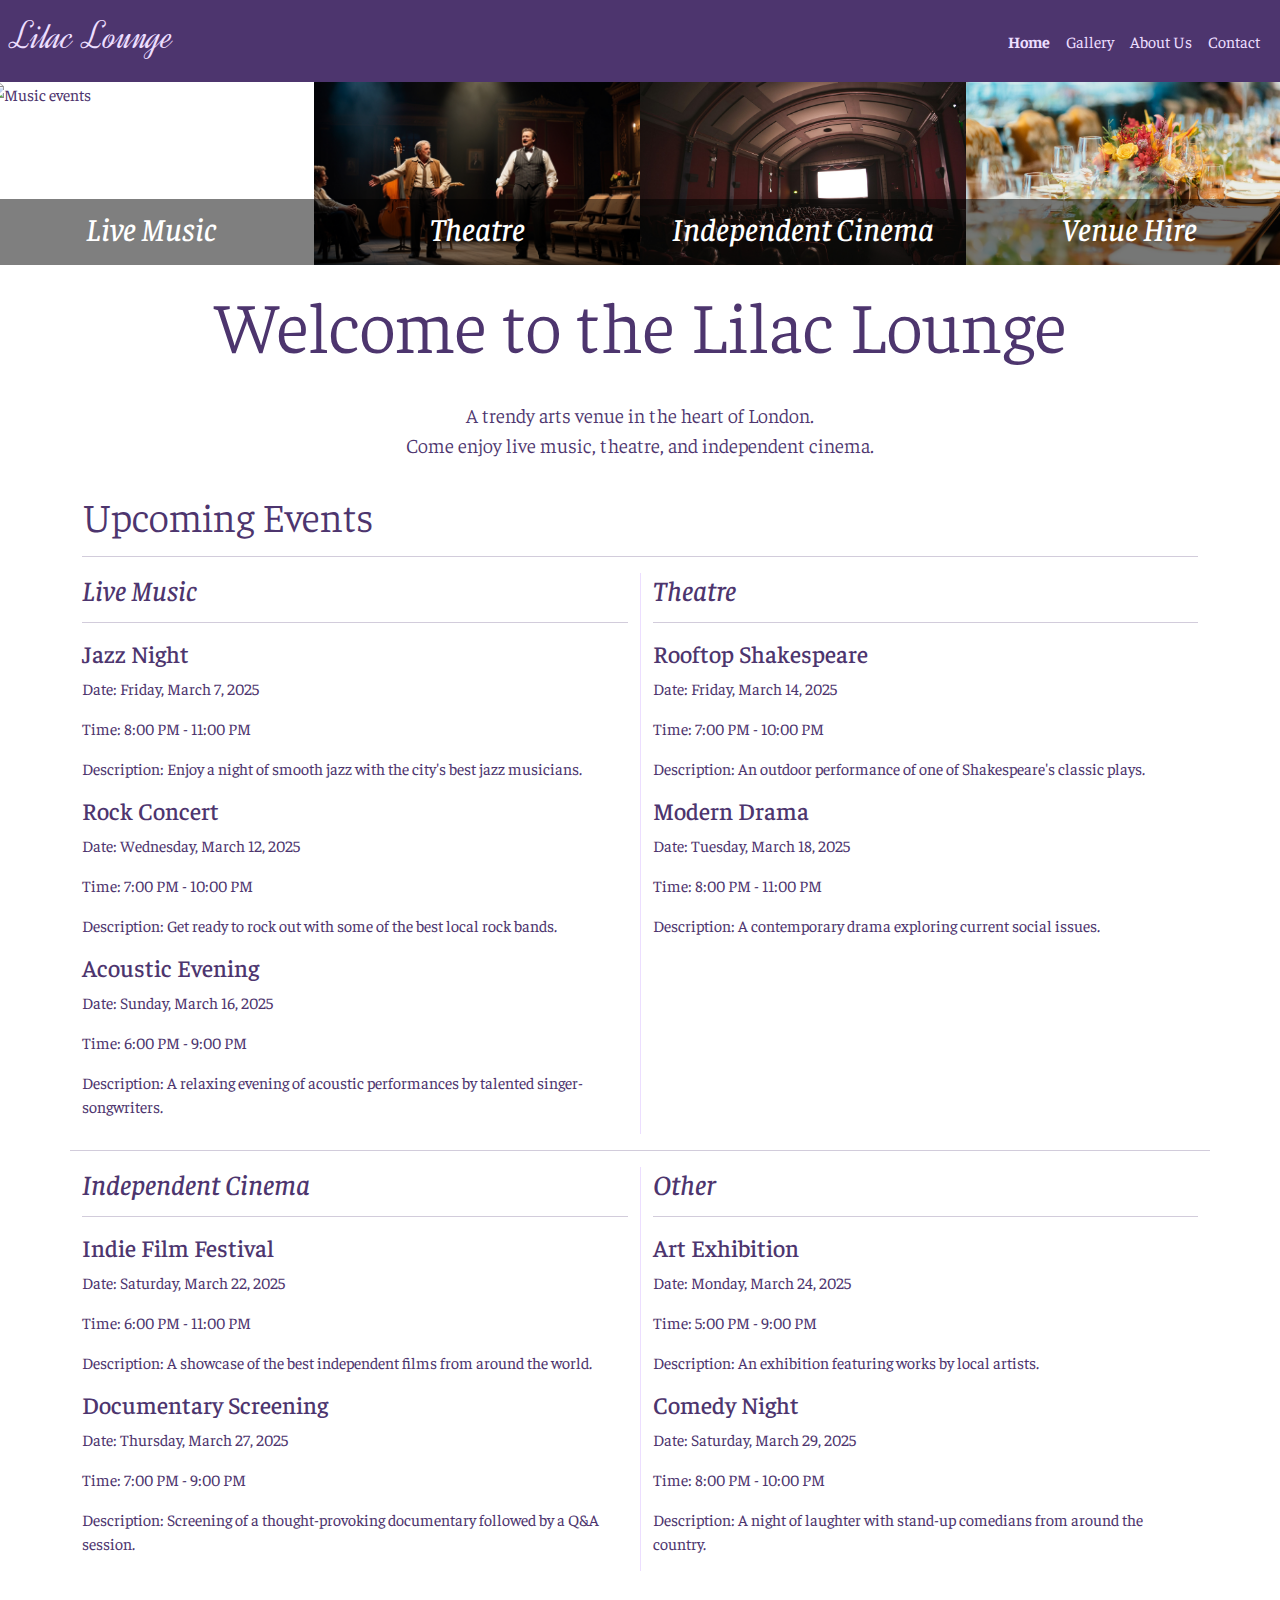
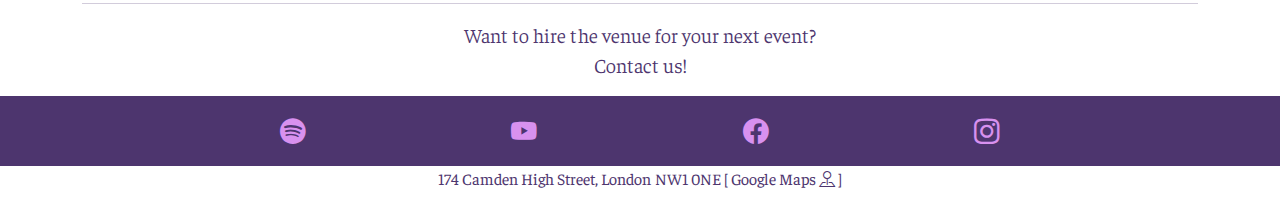
==== index.html @ d39e37a6 "feat: move cta to bottom" ====
<!DOCTYPE html>
<html lang="en">

<head>
    <meta charset="UTF-8" />
    <meta name="viewport" content="width=device-width, initial-scale=1.0" />

    <!-- link bootstrap -->
    <link href="https://cdn.jsdelivr.net/npm/bootstrap@5.3.3/dist/css/bootstrap.min.css" rel="stylesheet"
        integrity="sha384-QWTKZyjpPEjISv5WaRU9OFeRpok6YctnYmDr5pNlyT2bRjXh0JMhjY6hW+ALEwIH" crossorigin="anonymous" />
    <!-- link bootstrap icons-->
    <link rel="stylesheet" href="https://cdn.jsdelivr.net/npm/bootstrap-icons@1.11.3/font/bootstrap-icons.min.css" />

    <!-- Meta tags for search engines -->
    <meta name="description"
        content="Lilac Lounge is a trendy arts venue in the heart of London. Hire out our venue for your next event or check out our events calendar." />
    <meta name="keywords" content="Lilac Lounge, live events, music, gigs, London, venue" />

    <!-- custom styles-->
    <link rel="stylesheet" href="assets/css/style.css" />

    <!-- favicon.io favicons-->
    <link rel="apple-touch-icon" sizes="180x180" href="assets/favicon/apple-touch-icon.png" />
    <link rel="icon" type="image/png" sizes="32x32" href="assets/favicon/favicon-32x32.png" />
    <link rel="icon" type="image/png" sizes="16x16" href="assets/favicon/favicon-16x16.png" />
    <link rel="manifest" href="site.webmanifest" />

    <title>Welcome to the Lilac Lounge</title>
</head>

<body>
    <header class="sticky-top">
        <nav class="navbar navbar-expand-sm">
            <div class="container-fluid">
                <a class="navbar-brand" href="index.html">
                    <h1 id="logo">Lilac Lounge</h1>
                </a>

                <!-- Navbar -->
                <button id="nav-toggle" class="navbar-toggler" type="button" data-bs-toggle="collapse"
                    data-bs-target="#navbarSupportedContent" aria-controls="navbarSupportedContent"
                    aria-expanded="false" aria-label="Toggle navigation">
                    <span class="navbar-toggler-icon"></span>
                </button>
                <div class="collapse navbar-collapse" id="navbarSupportedContent">
                    <div id="menu" class="navbar-nav ms-auto">
                        <a class="nav-link active" aria-current="page" href="#">Home</a>
                        <a class="nav-link" href="gallery.html">Gallery</a>
                        <a class="nav-link" href="#">About Us</a>
                        <a class="nav-link" href="#">Contact</a>
                    </div>
                </div>
            </div>
        </nav>
    </header>

    <main>
        <section id="hero" class="container-fluid p-0">
            <div>
                <!-- Hero Carousel for mobile view -->
                <div id="heroCarousel" class="carousel slide carousel-fade d-md-none" data-bs-ride="carousel"
                    data-bs-interval="4500">
                    <div class="carousel-indicators">
                        <button type="button" data-bs-target="#heroCarousel" data-bs-slide-to="0" class="active"
                            aria-current="true" aria-label="Slide 1"></button>
                        <button type="button" data-bs-target="#heroCarousel" data-bs-slide-to="1"
                            aria-label="Slide 2"></button>
                        <button type="button" data-bs-target="#heroCarousel" data-bs-slide-to="2"
                            aria-label="Slide 3"></button>
                        <button type="button" data-bs-target="#heroCarousel" data-bs-slide-to="3"
                            aria-label="Slide 4"></button>
                    </div>
                    <div class="carousel-inner">
                        <div class="carousel-item active">
                            <div class="carousel-image-wrapper">
                                <img src="assets/hero/music.jpg" class="d-block w-100" alt="Music events" />
                                <div class="carousel-caption">
                                    <h2>Live Music</h2>
                                </div>
                            </div>
                        </div>
                        <div class="carousel-item">
                            <div class="carousel-image-wrapper">
                                <img src="assets/hero/theatre.jpg" class="d-block w-100" alt="Theatre events" />
                                <div class="carousel-caption">
                                    <h2>Theatre</h2>
                                </div>
                            </div>
                        </div>
                        <div class="carousel-item">
                            <div class="carousel-image-wrapper">
                                <img src="assets/hero/indie-cinema.jpg" class="d-block w-100"
                                    alt="Independent Cinema" />
                                <div class="carousel-caption">
                                    <h2>Independent Cinema</h2>
                                </div>
                            </div>
                        </div>
                        <div class="carousel-item">
                            <div class="carousel-image-wrapper">
                                <img src="assets/hero/venuehire.jpg" class="d-block w-100" alt="Venue Hire" />
                                <div class="carousel-caption">
                                    <h2>Venue Hire</h2>
                                </div>
                            </div>
                        </div>
                    </div>
                </div>

                <!-- Hero images for medium and larger screens -->
                <div id="heroRows" class="row">
                    <div class="col-md-6 col-lg-3 d-none d-md-block">
                        <div class="hero-image-wrapper">
                            <img src="assets/hero/music.jpg" class="w-100" alt="Music events" />
                            <div class="hero-caption">
                                <h2>Live Music</h2>
                            </div>
                        </div>
                    </div>
                    <div class="col-md-6 col-lg-3 d-none d-md-block">
                        <div class="hero-image-wrapper">
                            <img src="assets/hero/theatre.jpg" class="w-100" alt="Theatre events" />
                            <div class="hero-caption">
                                <h2>Theatre</h2>
                            </div>
                        </div>
                    </div>
                    <div class="col-md-6 col-lg-3 d-none d-md-block">
                        <div class="hero-image-wrapper">
                            <img src="assets/hero/indie-cinema.jpg" class="w-100" alt="Independent cinema" />
                            <div class="hero-caption">
                                <h2>Independent Cinema</h2>
                            </div>
                        </div>
                    </div>
                    <div class="col-md-6 col-lg-3 d-none d-md-block">
                        <div class="hero-image-wrapper">
                            <img src="assets/hero/venuehire.jpg" class="w-100" alt="Venue hire" />
                            <div class="hero-caption">
                                <h2>Venue Hire</h2>
                            </div>
                        </div>
                    </div>
                </div>
            </div>
        </section>

        <!-- Main content starts here -->
        <section id="intro" class="container text-center">
            <h2 class="display-2">Welcome to the Lilac&nbsp;Lounge</h2>
            <p class="lead">
                A trendy arts venue in the heart of London.<br />
                Come enjoy live music, theatre, and independent cinema.<br />
            </p>
        </section>

        <section id="events" class="container">
            <h2 class="display-6 mb-3">Upcoming Events</h2>
            <hr>
            <div class="row">
                <section id="music" class="col-12 col-md-6">
                    <h3 class="event-heading">Live Music</h3>
                    <hr>
                    <article class="event">
                        <h4>Jazz Night</h4>
                        <p>Date: Friday, March 7, 2025</p>
                        <p>Time: 8:00 PM - 11:00 PM</p>
                        <p>Description: Enjoy a night of smooth jazz with the city's best jazz musicians.</p>
                    </article>
                    <article class="event">
                        <h4>Rock Concert</h4>
                        <p>Date: Wednesday, March 12, 2025</p>
                        <p>Time: 7:00 PM - 10:00 PM</p>
                        <p>Description: Get ready to rock out with some of the best local rock bands.</p>
                    </article>
                    <article class="event">
                        <h4>Acoustic Evening</h4>
                        <p>Date: Sunday, March 16, 2025</p>
                        <p>Time: 6:00 PM - 9:00 PM</p>
                        <p>Description: A relaxing evening of acoustic performances by talented singer-songwriters.</p>
                    </article>
                </section>

                <hr class="d-sm-block d-md-none" />

                <section id="theatre" class="col-12 col-md-6">
                    <h3 class="event-heading">Theatre</h3>
                    <hr>
                    <article class="event">
                        <h4>Rooftop Shakespeare</h4>
                        <p>Date: Friday, March 14, 2025</p>
                        <p>Time: 7:00 PM - 10:00 PM</p>
                        <p>Description: An outdoor performance of one of Shakespeare's classic plays.</p>
                    </article>
                    <article class="event">
                        <h4>Modern Drama</h4>
                        <p>Date: Tuesday, March 18, 2025</p>
                        <p>Time: 8:00 PM - 11:00 PM</p>
                        <p>Description: A contemporary drama exploring current social issues.</p>
                    </article>
                </section>

                <hr>

                <section id="cinema" class="col-12 col-md-6">
                    <h3 class="event-heading">Independent Cinema</h3>
                    <hr>
                    <article class="event">
                        <h4>Indie Film Festival</h4>
                        <p>Date: Saturday, March 22, 2025</p>
                        <p>Time: 6:00 PM - 11:00 PM</p>
                        <p>Description: A showcase of the best independent films from around the world.</p>
                    </article>
                    <article class="event">
                        <h4>Documentary Screening</h4>
                        <p>Date: Thursday, March 27, 2025</p>
                        <p>Time: 7:00 PM - 9:00 PM</p>
                        <p>Description: Screening of a thought-provoking documentary followed by a Q&A session.</p>
                    </article>
                </section>

                <hr class="d-sm-block d-md-none" />

                <section id="other" class="col-12 col-md-6">
                    <h3 class="event-heading">Other</h3>
                    <hr>
                    <article class="event">
                        <h4>Art Exhibition</h4>
                        <p>Date: Monday, March 24, 2025</p>
                        <p>Time: 5:00 PM - 9:00 PM</p>
                        <p>Description: An exhibition featuring works by local artists.</p>
                    </article>
                    <article class="event">
                        <h4>Comedy Night</h4>
                        <p>Date: Saturday, March 29, 2025</p>
                        <p>Time: 8:00 PM - 10:00 PM</p>
                        <p>Description: A night of laughter with stand-up comedians from around the country.</p>
                    </article>
                </section>
            </div>
        </section>

        <section id="cta" class="container text-center">
            <hr />
            <p class="lead">
                Want to hire the venue for your next event?<br />Contact us!
            </p>
        </section>
    </main>

    <footer class="text-center">
        <section id="main-footer" class="container pt-3">
            <ul id="social-networks" class="list-inline d-flex justify-content-evenly">
                <!-- Good practice to use rel="noopener" -->
                <li class="list-inline-item">
                    <a href="https://open.spotify.com/playlist/37i9dQZF1DX9RwfGbeGQwP" target="_blank" rel="noopener"
                        aria-label="Check out our playlist on Spotify! (opens in a new tab)">
                        <i class="bi bi-spotify"></i></a>
                </li>
                <li class="list-inline-item">
                    <a href="https://www.youtube.com/" target="_blank" rel="noopener"
                        aria-label="Visit our YouTube page (opens in a new tab)">
                        <i class="bi bi-youtube"></i></a>
                </li>
                <li class="list-inline-item">
                    <a href="https://www.facebook.com/" target="_blank" rel="noopener"
                        aria-label="Follow us on Facebook (opens in a new tab)">
                        <i class="bi bi-facebook"></i></a>
                </li>
                <li class="list-inline-item">
                    <a href="https://www.instagram.com/" target="_blank" rel="noopener"
                        aria-label="Visit our Instagram page (opens in a new tab)">
                        <i class="bi bi-instagram"></i></a>
                </li>
            </ul>
        </section>
        <section id="address" class="container-fluid d-flex flex-column flex-md-row justify-content-center">
            <span id="address-line-1" class="me-md-1">174 Camden High Street, London</span>
            <span id="address-line-2">NW1 0NE
                <a href="https://maps.app.goo.gl/GVCMe2As3JGmSCVc9" target="_blank" rel="noopener"
                    aria-label="See where we are using Google Maps (opens in a new tab)">[ Google Maps <i
                        class="bi bi-pin-map"></i> ]</a></span>
        </section>
    </footer>

    <!-- bootstrap script -->
    <script src="https://cdn.jsdelivr.net/npm/bootstrap@5.3.3/dist/js/bootstrap.bundle.min.js"
        integrity="sha384-YvpcrYf0tY3lHB60NNkmXc5s9fDVZLESaAA55NDzOxhy9GkcIdslK1eN7N6jIeHz"
        crossorigin="anonymous"></script>
</body>

</html>
---- assets/css/style.css ----
/* Import Dynalight and Faustina fonts from Google Fonts */
@import url("https://fonts.googleapis.com/css2?family=Dynalight&family=Faustina:ital,wght@0,300..800;1,300..800&display=fallback");

/* Colour palette: 
    Bright Lilac color: #D891EF;
    Dark Slate Blue color: #4D356E; 
    White Violet color: #ECDEFF;
    Mauve color: #D8BDFF;
    White color: #FFFFFF;
*/

body {
    font-family: "Faustina", serif;
}

#logo {
    font-family: "Dynalight", serif;
    color: #ecdeff;
    font-size: 200%;

    /* Prevent text selection of logo text */
    user-select: none;
}

/* Navbar links */

.navbar {
    background-color: #4d356e;
}

#menu a {
    color: #ecdeff;
}

#menu a:hover {
    color: #ffffff;
}

#menu a.active {
    font-weight: bold;
}

#nav-toggle {
    color: #d8bdff;
}

#nav-toggle.navbar-toggler {
    border-color: #d891ef;
}

/* Customise toggler icon color: stroke set to site violet colour #D891EF rgb values (216, 145, 239) */
#nav-toggle.navbar-toggler .navbar-toggler-icon {
    background-image: url("data:image/svg+xml,%3csvg xmlns='http://www.w3.org/2000/svg' viewBox='0 0 30 30'%3e%3cpath stroke='rgba%28216, 145, 239, 0.75%29' stroke-linecap='round' stroke-miterlimit='10' stroke-width='4' d='M4 7h22M4 15h22M4 23h22'/%3e%3c/svg%3e");
}

/* Main content */

main {
    color: #4d356e;
    margin-bottom: 1em;
}

/* Hero */

/* 16:9 aspect ratio (9 / 16 * 100) */
.carousel-image-wrapper {
    position: relative;
    width: 100%;
    padding-top: 56.25%;
    overflow: hidden;
}

.carousel-image-wrapper img {
    position: absolute;
    top: 0;
    left: 0;
    width: 100%;
    height: 100%;
    object-fit: cover;
}

#heroRows>div {
    padding: 0;
}

.hero-image-wrapper {
    position: relative;
    width: 100%;
    padding-top: 56.25%;
    /* 16:9 aspect ratio (9 / 16 * 100) */
    overflow: hidden;
}

.hero-image-wrapper img {
    position: absolute;
    top: 0;
    left: 0;
    width: 100%;
    height: 100%;
    object-fit: cover;
}

.hero-caption,
.carousel-caption>h2 {
    position: absolute;
    bottom: 0;
    left: 0;
    width: 100%;
    background: rgba(0, 0, 0, 0.5);
    /* Semi-transparent background */
    color: #fff;
    text-align: center;
    padding: 10px;
    font-style: italic;
}

#intro {
    margin-top: 1em;
    margin-bottom: 2em;
}

#intro>h2 {
    margin-bottom: 2rem;
}

hr {
    border-top: 1px solid #4d356e;
}

#music,
#theatre,
#cinema,
#other {
    margin-bottom: 1em;
}

.event-heading {
    font-style: italic;
}

/* Gallery page */

/* 4:3 aspect ratio (3 / 4 * 100) */
.landscape-image-wrapper {
    position: relative;
    width: 100%;
    padding-top: 75%;
    overflow: hidden;
}

.landscape-image-wrapper img {
    position: absolute;
    top: 0;
    left: 0;
    width: 100%;
    height: 100%;
    object-fit: cover;
}


/* Footer */
footer {
    background-color: #4d356e;
    color: #ecdeff;
    margin-bottom: 1em;
}

#social-networks i {
    font-size: 160%;
    color: #d891ef;
}

#social-networks i:hover {
    color: #ecdeff;
}

#address {
    background-color: #ffffff;
    color: #4d356e;
}

#address a {
    color: #4d356e;
    text-decoration: none;
}

#address a:hover {
    color: #d891ef;
    text-decoration: underline;
}

/* Styles for screens of medium size and larger */
@media screen and (min-width: 768px) {

    /* Add left border to visually separate sections */
    #theatre,
    #other {
        border-left: 1px solid #ecdeff;
    }
}
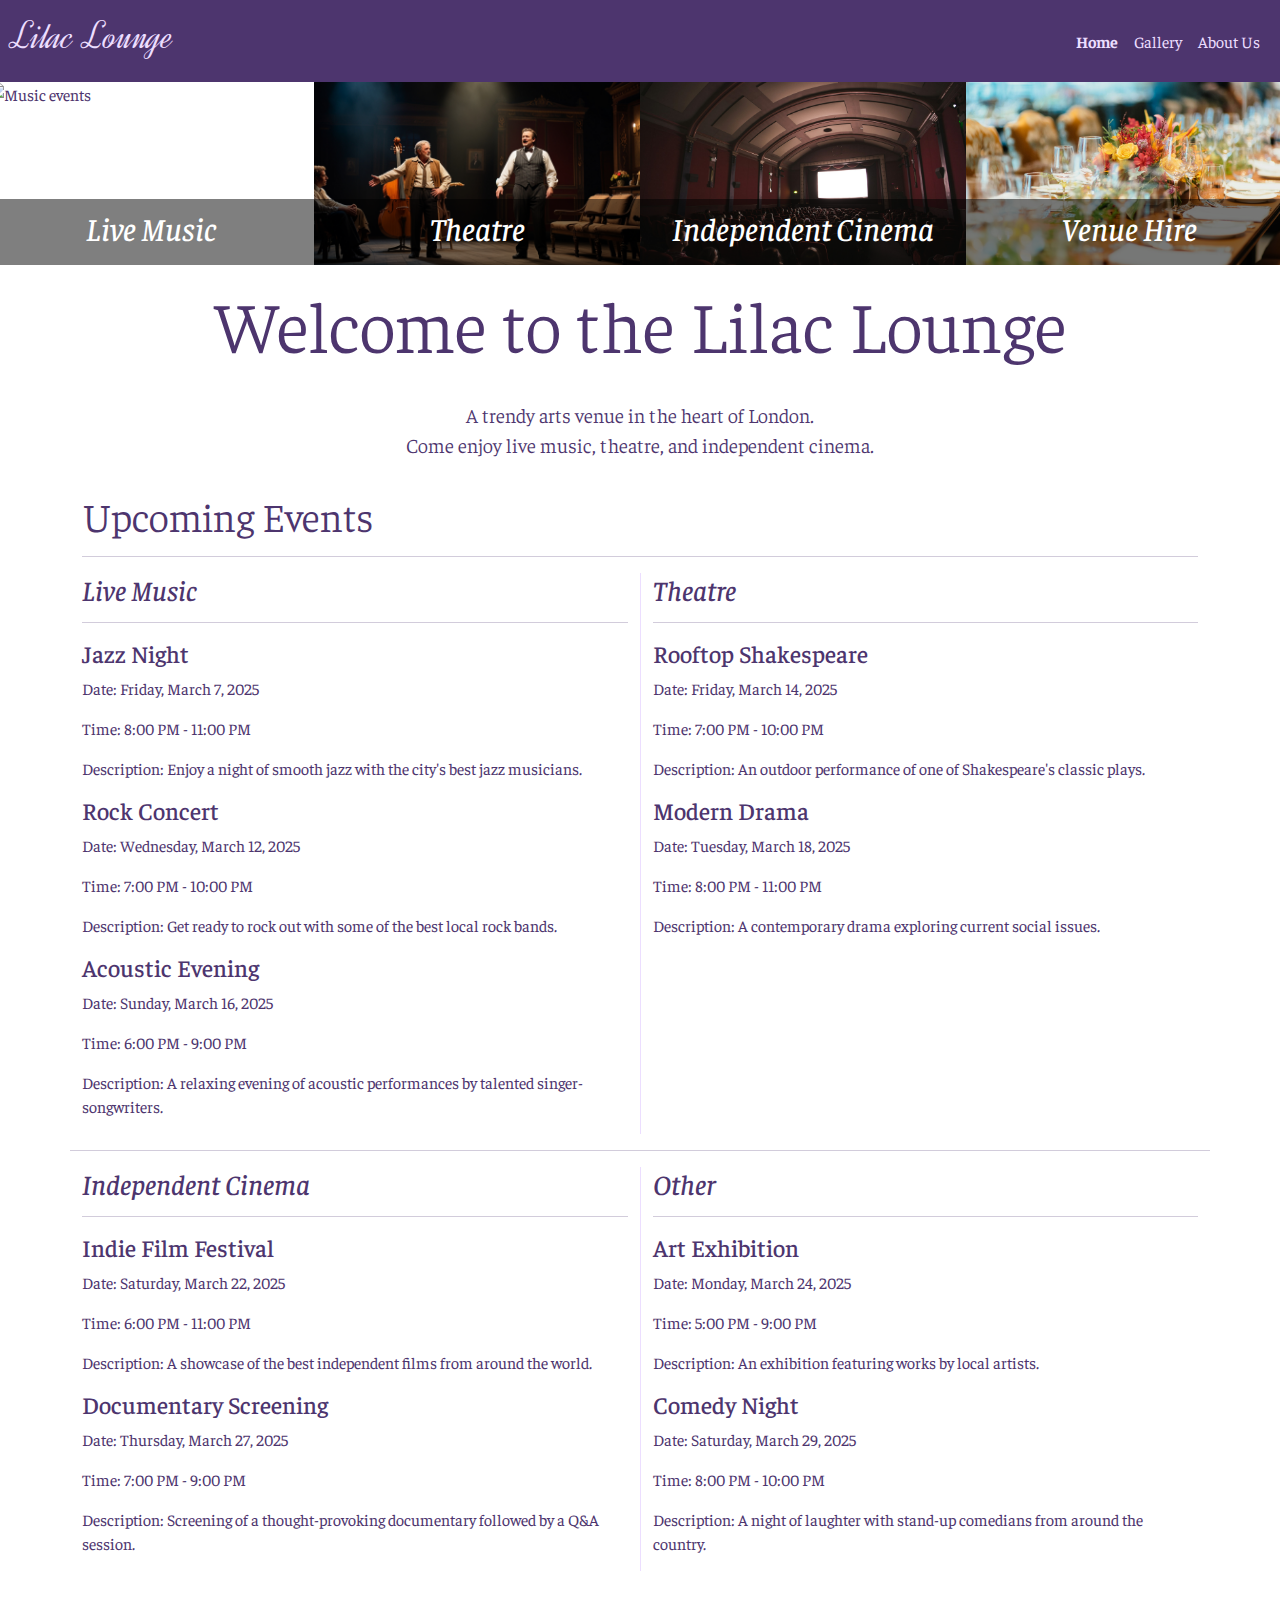
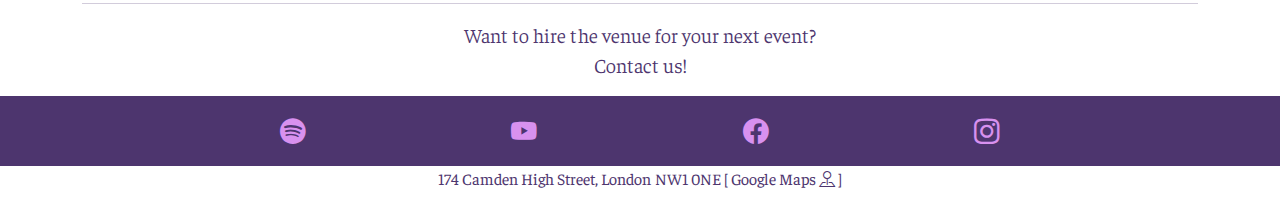
==== commit 7e376d77: "feat: combine contact form and About Us page" ====
--- a/index.html
+++ b/index.html
@@ -47,7 +47,6 @@
                         <a class="nav-link active" aria-current="page" href="#">Home</a>
                         <a class="nav-link" href="gallery.html">Gallery</a>
                         <a class="nav-link" href="#">About Us</a>
-                        <a class="nav-link" href="#">Contact</a>
                     </div>
                 </div>
             </div>
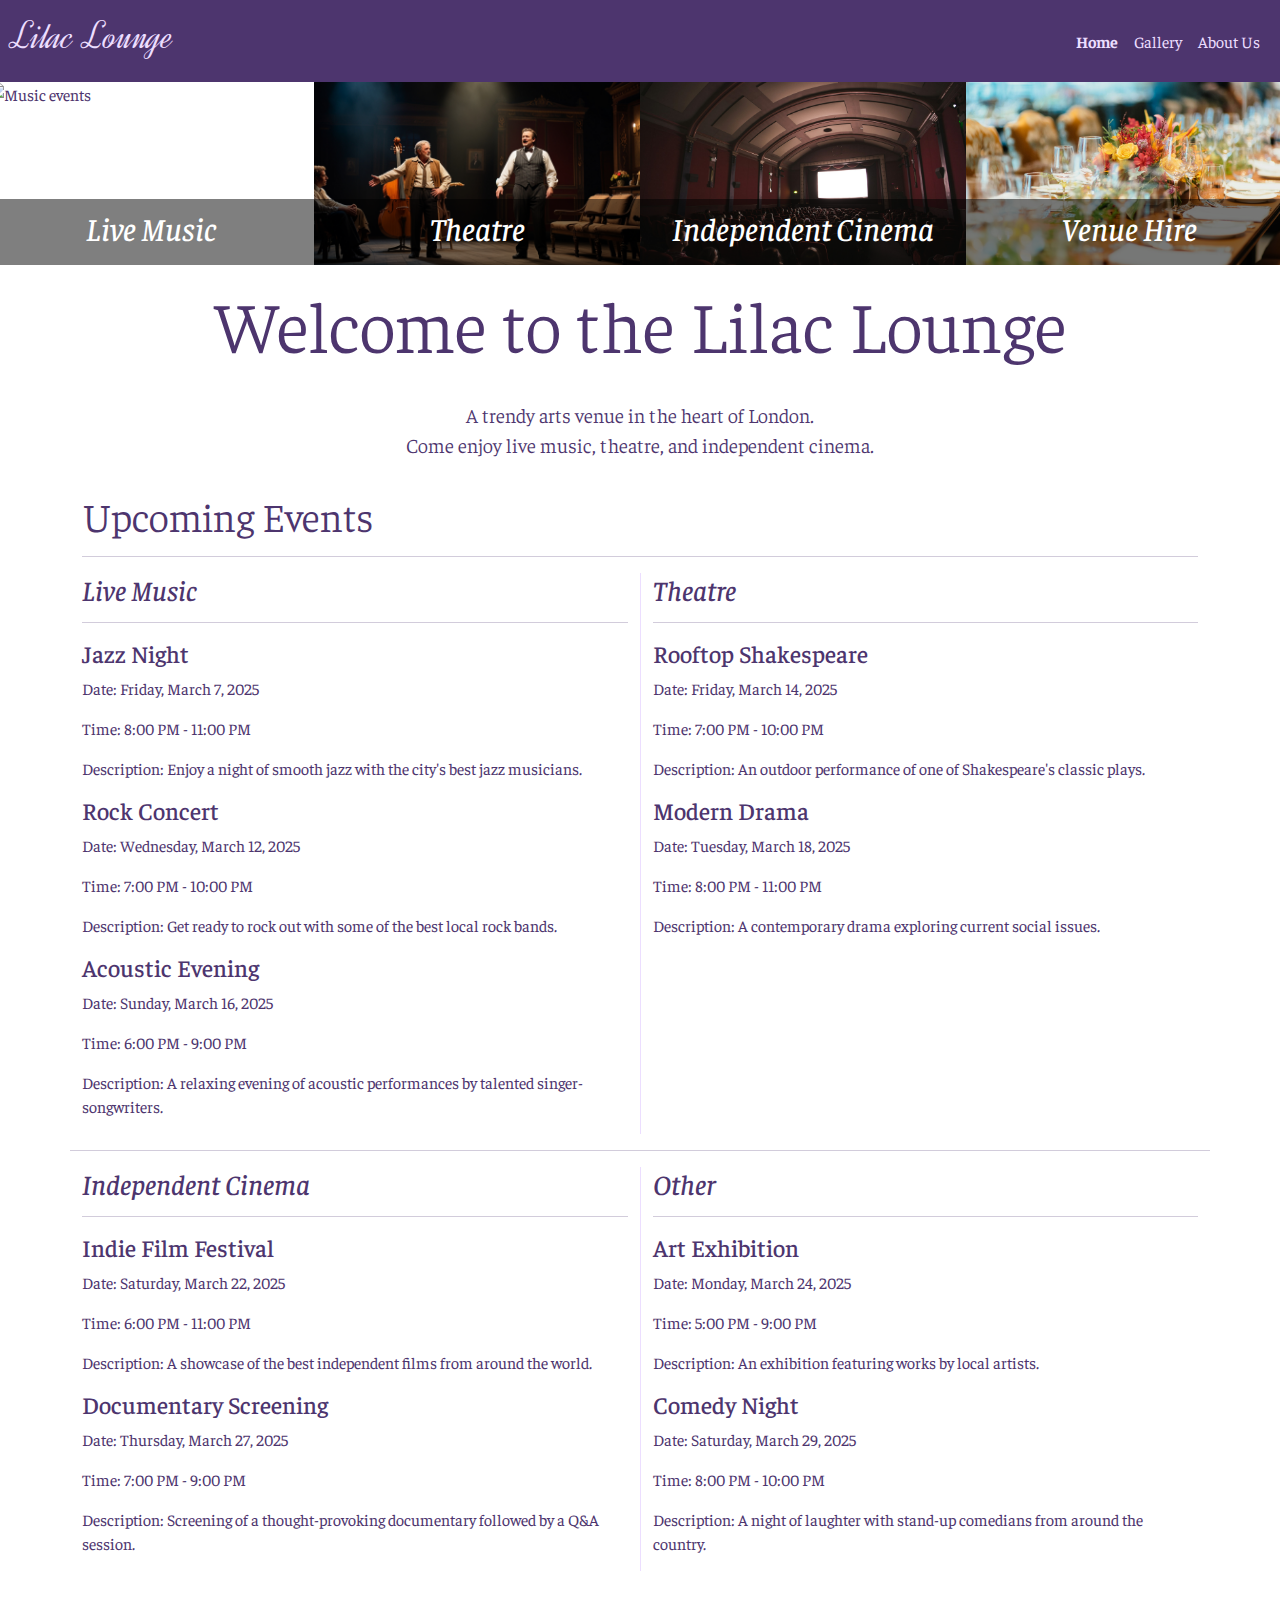
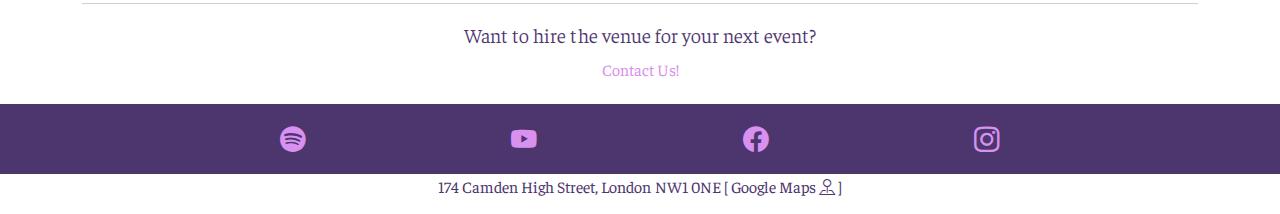
==== commit b4c21c39: "feat: add contact form modal to index.html" ====
--- a/index.html
+++ b/index.html
@@ -29,6 +29,17 @@
 </head>
 
 <body>
+    <div class="modal fade" id="contact" tabindex="-1" aria-labelledby="formTitle" aria-hidden="true">
+        <div class="modal-dialog modal-dialog-centered">
+            <div class="modal-content">
+                <div class="modal-header">
+                    <button type="button" class="btn-close" data-bs-dismiss="modal" aria-label="Close"></button>
+                </div>
+                <div id="contactForm" class="modal-body"></div>
+            </div>
+        </div>
+    </div>
+
     <header class="sticky-top">
         <nav class="navbar navbar-expand-sm">
             <div class="container-fluid">
@@ -37,7 +48,7 @@
                 </a>
 
                 <!-- Navbar -->
-                <button id="nav-toggle" class="navbar-toggler" type="button" data-bs-toggle="collapse"
+                <button id="navToggle" class="navbar-toggler" type="button" data-bs-toggle="collapse"
                     data-bs-target="#navbarSupportedContent" aria-controls="navbarSupportedContent"
                     aria-expanded="false" aria-label="Toggle navigation">
                     <span class="navbar-toggler-icon"></span>
@@ -46,7 +57,7 @@
                     <div id="menu" class="navbar-nav ms-auto">
                         <a class="nav-link active" aria-current="page" href="#">Home</a>
                         <a class="nav-link" href="gallery.html">Gallery</a>
-                        <a class="nav-link" href="#">About Us</a>
+                        <a class="nav-link" href="about.html">About Us</a>
                     </div>
                 </div>
             </div>
@@ -149,7 +160,7 @@
             <h2 class="display-2">Welcome to the Lilac&nbsp;Lounge</h2>
             <p class="lead">
                 A trendy arts venue in the heart of London.<br />
-                Come enjoy live music, theatre, and independent cinema.<br />
+                Come enjoy live music, theatre, and independent cinema.
             </p>
         </section>
 
@@ -241,15 +252,17 @@
 
         <section id="cta" class="container text-center">
             <hr />
-            <p class="lead">
-                Want to hire the venue for your next event?<br />Contact us!
+            <p class="lead mb-0">
+                Want to hire the venue for your next event?
             </p>
+            <button type="button" class="btn btn-link" data-bs-toggle="modal" data-bs-target="#contact">Contact
+                Us!</button>
         </section>
     </main>
 
     <footer class="text-center">
-        <section id="main-footer" class="container pt-3">
-            <ul id="social-networks" class="list-inline d-flex justify-content-evenly">
+        <section id="mainFooter" class="container pt-3">
+            <ul id="socialNetworks" class="list-inline d-flex justify-content-evenly">
                 <!-- Good practice to use rel="noopener" -->
                 <li class="list-inline-item">
                     <a href="https://open.spotify.com/playlist/37i9dQZF1DX9RwfGbeGQwP" target="_blank" rel="noopener"
@@ -274,13 +287,22 @@
             </ul>
         </section>
         <section id="address" class="container-fluid d-flex flex-column flex-md-row justify-content-center">
-            <span id="address-line-1" class="me-md-1">174 Camden High Street, London</span>
-            <span id="address-line-2">NW1 0NE
+            <span id="addressLine1" class="me-md-1">174 Camden High Street, London</span>
+            <span id="addressLine2">NW1 0NE
                 <a href="https://maps.app.goo.gl/GVCMe2As3JGmSCVc9" target="_blank" rel="noopener"
                     aria-label="See where we are using Google Maps (opens in a new tab)">[ Google Maps <i
                         class="bi bi-pin-map"></i> ]</a></span>
         </section>
     </footer>
+
+    <!-- load contact form -->
+    <script>
+        fetch('assets/partials/contact-form.html')
+            .then(response => response.text())
+            .then(data => {
+                document.getElementById('contactForm').innerHTML = data;
+            });
+    </script>
 
     <!-- bootstrap script -->
     <script src="https://cdn.jsdelivr.net/npm/bootstrap@5.3.3/dist/js/bootstrap.bundle.min.js"
--- a/assets/css/style.css
+++ b/assets/css/style.css
@@ -4,18 +4,28 @@
 /* Colour palette: 
     Bright Lilac color: #D891EF;
     Dark Slate Blue color: #4D356E; 
-    White Violet color: #ECDEFF;
+    White Violet color: #ECDEFF
     Mauve color: #D8BDFF;
     White color: #FFFFFF;
 */
 
+:root {
+    /* Define CSS variables of the colour palette */
+    --bright-lilac: #d891ef;
+    --dark-slate-blue: #4d356e;
+    --white-violet: #ecdeff;
+    --mauve: #d8bdff;
+    --white: #fff;
+}
+
 body {
     font-family: "Faustina", serif;
+    color: var(--dark-slate-blue);
 }
 
 #logo {
     font-family: "Dynalight", serif;
-    color: #ecdeff;
+    color: var(--white-violet);
     font-size: 200%;
 
     /* Prevent text selection of logo text */
@@ -25,39 +35,149 @@
 /* Navbar links */
 
 .navbar {
-    background-color: #4d356e;
+    background-color: var(--dark-slate-blue);
 }
 
 #menu a {
-    color: #ecdeff;
+    color: var(--white-violet);
 }
 
 #menu a:hover {
-    color: #ffffff;
+    color: var(--white);
+    text-decoration: underline;
+    text-underline-offset: 4px;
 }
 
 #menu a.active {
     font-weight: bold;
 }
 
-#nav-toggle {
-    color: #d8bdff;
-}
-
-#nav-toggle.navbar-toggler {
-    border-color: #d891ef;
+#navToggle {
+    color: var(--mauve);
+}
+
+#navToggle:hover {
+    border-color: var(--bright-lilac) !important;
+    border-width: 2px;
+}
+
+#navToggle.navbar-toggler {
+    border-color: var(--bright-lilac);
 }
 
 /* Customise toggler icon color: stroke set to site violet colour #D891EF rgb values (216, 145, 239) */
-#nav-toggle.navbar-toggler .navbar-toggler-icon {
+#navToggle.navbar-toggler .navbar-toggler-icon {
     background-image: url("data:image/svg+xml,%3csvg xmlns='http://www.w3.org/2000/svg' viewBox='0 0 30 30'%3e%3cpath stroke='rgba%28216, 145, 239, 0.75%29' stroke-linecap='round' stroke-miterlimit='10' stroke-width='4' d='M4 7h22M4 15h22M4 23h22'/%3e%3c/svg%3e");
 }
 
 /* Main content */
 
 main {
-    color: #4d356e;
     margin-bottom: 1em;
+}
+
+main a,
+.btn-link {
+    color: var(--bright-lilac);
+    text-decoration: none;
+}
+
+main a:hover,
+.btn-link:hover {
+    color: var(--dark-slate-blue);
+    text-decoration-line: underline;
+}
+
+#cta>button:active {
+    color: var(--mauve);
+}
+
+/* Override Bootstrap btn-link */
+/* .btn-link {
+    --bs-btn-font-weight: 400;
+    --bs-btn-color: var(--bs-link-color);
+    --bs-btn-bg: transparent;
+    --bs-btn-border-color: transparent;
+    --bs-btn-hover-color: var(--bs-link-hover-color);
+    --bs-btn-hover-border-color: transparent;
+    --bs-btn-active-color: var(--bs-link-hover-color);
+    --bs-btn-active-border-color: transparent;
+    --bs-btn-disabled-color: #6c757d;
+    --bs-btn-disabled-border-color: transparent;
+    --bs-btn-box-shadow: 0 0 0 #000;
+    --bs-btn-focus-shadow-rgb: 49, 132, 253;
+    text-decoration: none;
+} */
+
+
+/* Contact Form */
+
+form>h3 {
+    text-align: center;
+}
+
+.form-select:focus,
+input:focus,
+textarea:focus,
+button:focus-visible {
+    outline: none;
+    border-color: var(--bright-lilac) !important;
+    /* Shadow for better visibility */
+    box-shadow: 0 0 0 0.25rem rgba(216, 145, 239, 0.25) !important;
+}
+
+/* Highlight fields on hover */
+.form-select:hover,
+input:hover,
+textarea:hover {
+    border-color: var(--bright-lilac);
+    border-width: 2px;
+}
+
+/* Make Select field placeholder italic for emphasis  */
+.form-select {
+    font-style: italic;
+}
+
+/* Remove italic when valid option is selected  */
+.form-select:valid {
+    font-style: normal;
+}
+
+input[type="checkbox"]:checked {
+    background-color: var(--bright-lilac);
+    border-color: var(--bright-lilac);
+}
+
+.form-check-label {
+    margin-left: 2px;
+}
+
+/* Override Bootstrap btn-primary */
+.btn-primary {
+    display: block;
+    border-width: 2px;
+    padding-left: 3em;
+    padding-right: 3em;
+    margin: 0 auto;
+    --bs-btn-color: var(--bright-lilac);
+    --bs-btn-border-color: var(--dark-slate-blue);
+    --bs-btn-bg: var(--dark-slate-blue);
+
+    --bs-btn-hover-color: var(--dark-slate-blue);
+    --bs-btn-hover-border-color: var(--bright-lilac);
+    --bs-btn-hover-bg: var(--bright-lilac);
+
+    --bs-btn-focus-shadow-rgb: 49, 132, 253;
+
+    --bs-btn-active-color: var(--dark-slate-blue);
+    --bs-btn-active-border-color: var(--mauve);
+    --bs-btn-active-bg: var(--mauve);
+
+    --bs-btn-active-shadow: inset 0 3px 5px rgba(0, 0, 0, 0.125);
+    --bs-btn-disabled-color: var(--white-violet);
+    --bs-btn-disabled-border-color: var(--dark-slate-blue);
+    --bs-btn-disabled-bg: var(--dark-slate-blue);
 }
 
 /* Hero */
@@ -124,7 +244,7 @@
 }
 
 hr {
-    border-top: 1px solid #4d356e;
+    border-top: 1px solid var(--dark-slate-blue);
 }
 
 #music,
@@ -157,35 +277,34 @@
     object-fit: cover;
 }
 
-
 /* Footer */
 footer {
-    background-color: #4d356e;
-    color: #ecdeff;
+    background-color: var(--dark-slate-blue);
+    color: var(--white-violet);
     margin-bottom: 1em;
 }
 
-#social-networks i {
+#socialNetworks i {
     font-size: 160%;
-    color: #d891ef;
-}
-
-#social-networks i:hover {
-    color: #ecdeff;
+    color: var(--bright-lilac);
+}
+
+#socialNetworks i:hover {
+    color: var(--white-violet);
 }
 
 #address {
-    background-color: #ffffff;
-    color: #4d356e;
+    background-color: var(--white);
+    color: var(--dark-slate-blue);
 }
 
 #address a {
-    color: #4d356e;
+    color: var(--dark-slate-blue);
     text-decoration: none;
 }
 
 #address a:hover {
-    color: #d891ef;
+    color: var(--bright-lilac);
     text-decoration: underline;
 }
 
@@ -195,6 +314,6 @@
     /* Add left border to visually separate sections */
     #theatre,
     #other {
-        border-left: 1px solid #ecdeff;
+        border-left: 1px solid var(--white-violet);
     }
 }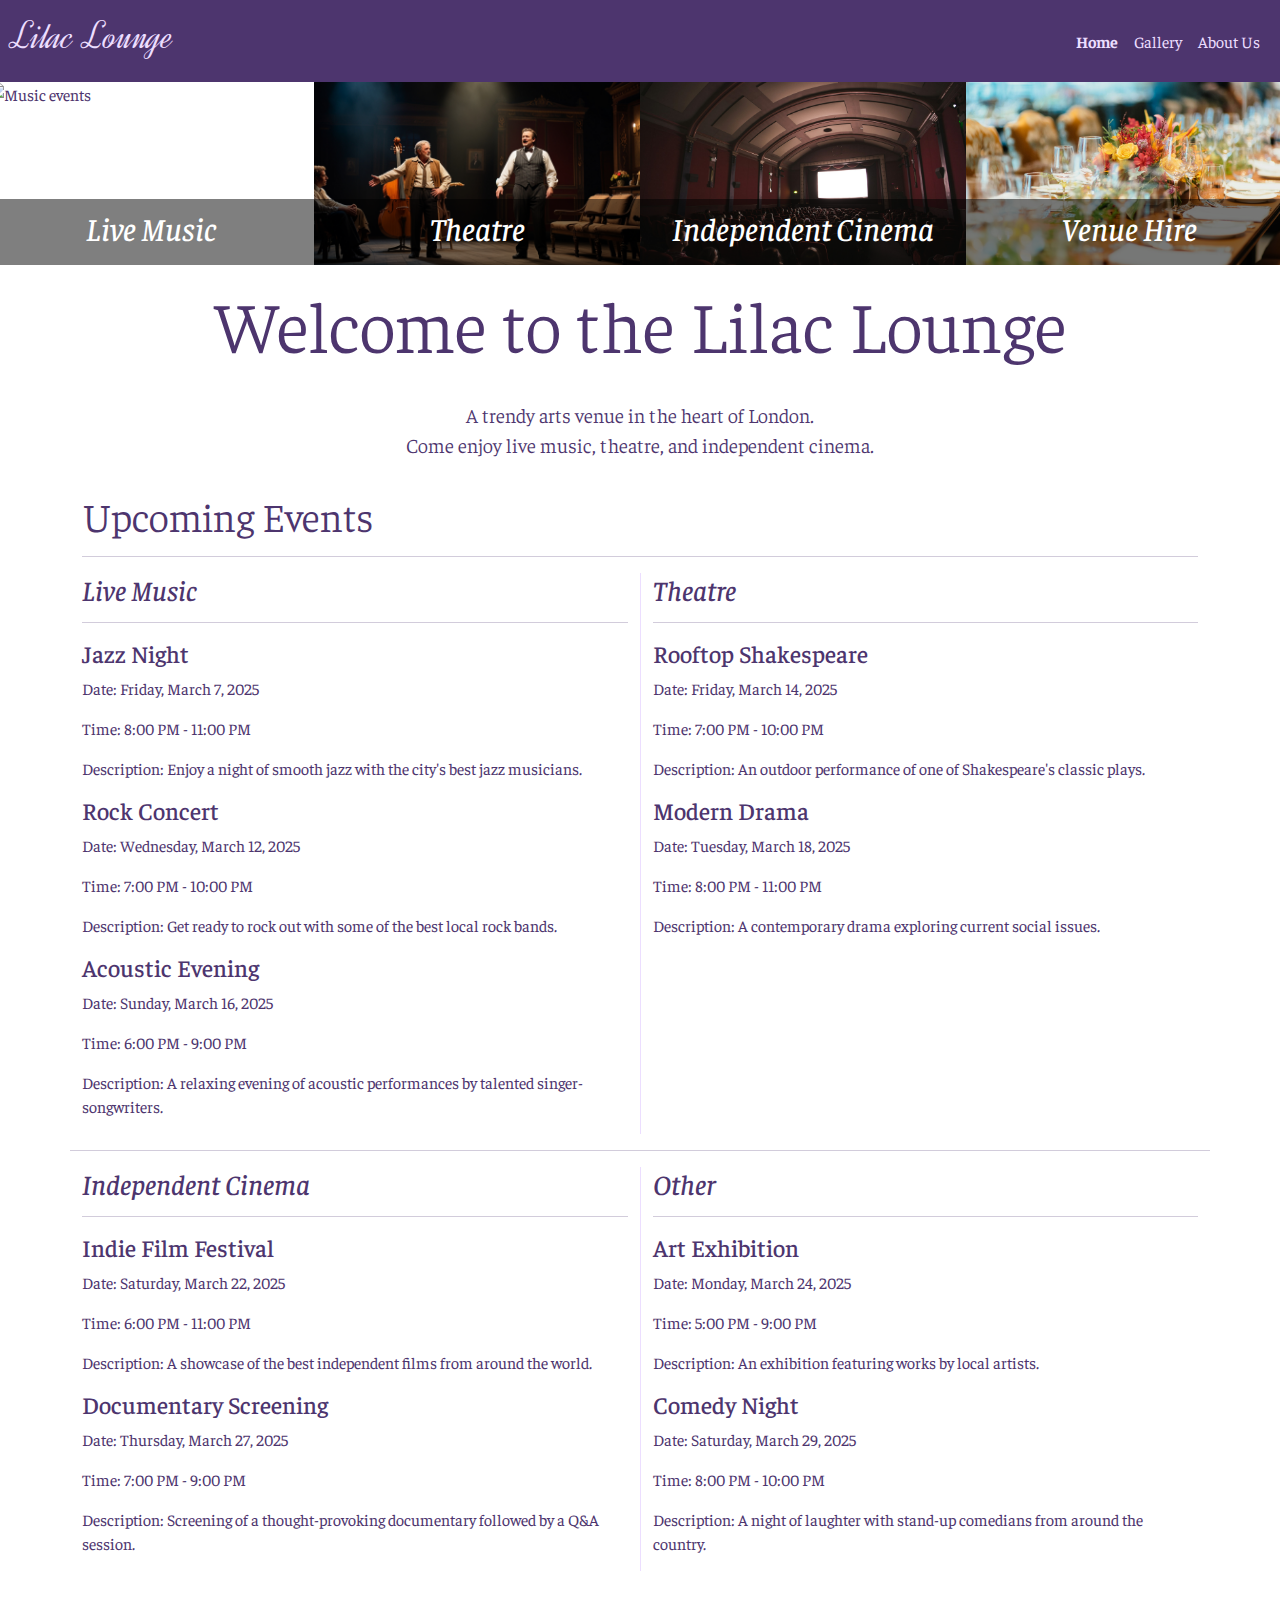
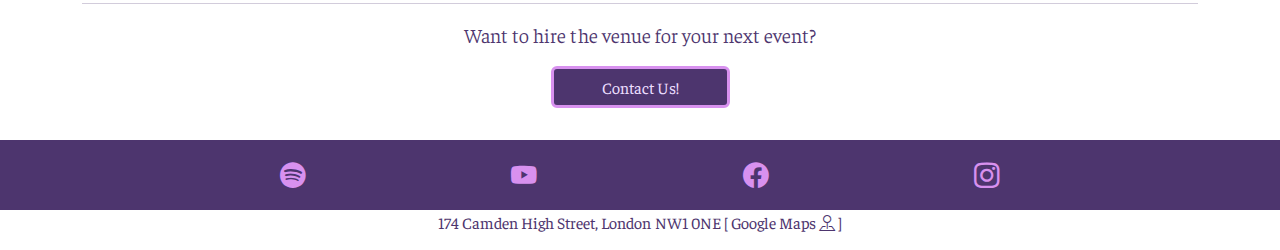
==== commit 8c1c1e86: "feat: make CTA button more visible, better contrast" ====
--- a/index.html
+++ b/index.html
@@ -252,10 +252,10 @@
 
         <section id="cta" class="container text-center">
             <hr />
-            <p class="lead mb-0">
+            <p class="lead">
                 Want to hire the venue for your next event?
             </p>
-            <button type="button" class="btn btn-link" data-bs-toggle="modal" data-bs-target="#contact">Contact
+            <button type="button" class="btn btn-primary" data-bs-toggle="modal" data-bs-target="#contact">Contact
                 Us!</button>
         </section>
     </main>
--- a/assets/css/style.css
+++ b/assets/css/style.css
@@ -73,7 +73,7 @@
 /* Main content */
 
 main {
-    margin-bottom: 1em;
+    margin-bottom: 2em;
 }
 
 main a,
@@ -156,16 +156,16 @@
 /* Override Bootstrap btn-primary */
 .btn-primary {
     display: block;
-    border-width: 2px;
+    border-width: 3px;
     padding-left: 3em;
     padding-right: 3em;
     margin: 0 auto;
-    --bs-btn-color: var(--bright-lilac);
-    --bs-btn-border-color: var(--dark-slate-blue);
+    --bs-btn-color: var(--white-violet);
+    --bs-btn-border-color: var(--bright-lilac);
     --bs-btn-bg: var(--dark-slate-blue);
 
     --bs-btn-hover-color: var(--dark-slate-blue);
-    --bs-btn-hover-border-color: var(--bright-lilac);
+    --bs-btn-hover-border-color: var(--mauve);
     --bs-btn-hover-bg: var(--bright-lilac);
 
     --bs-btn-focus-shadow-rgb: 49, 132, 253;
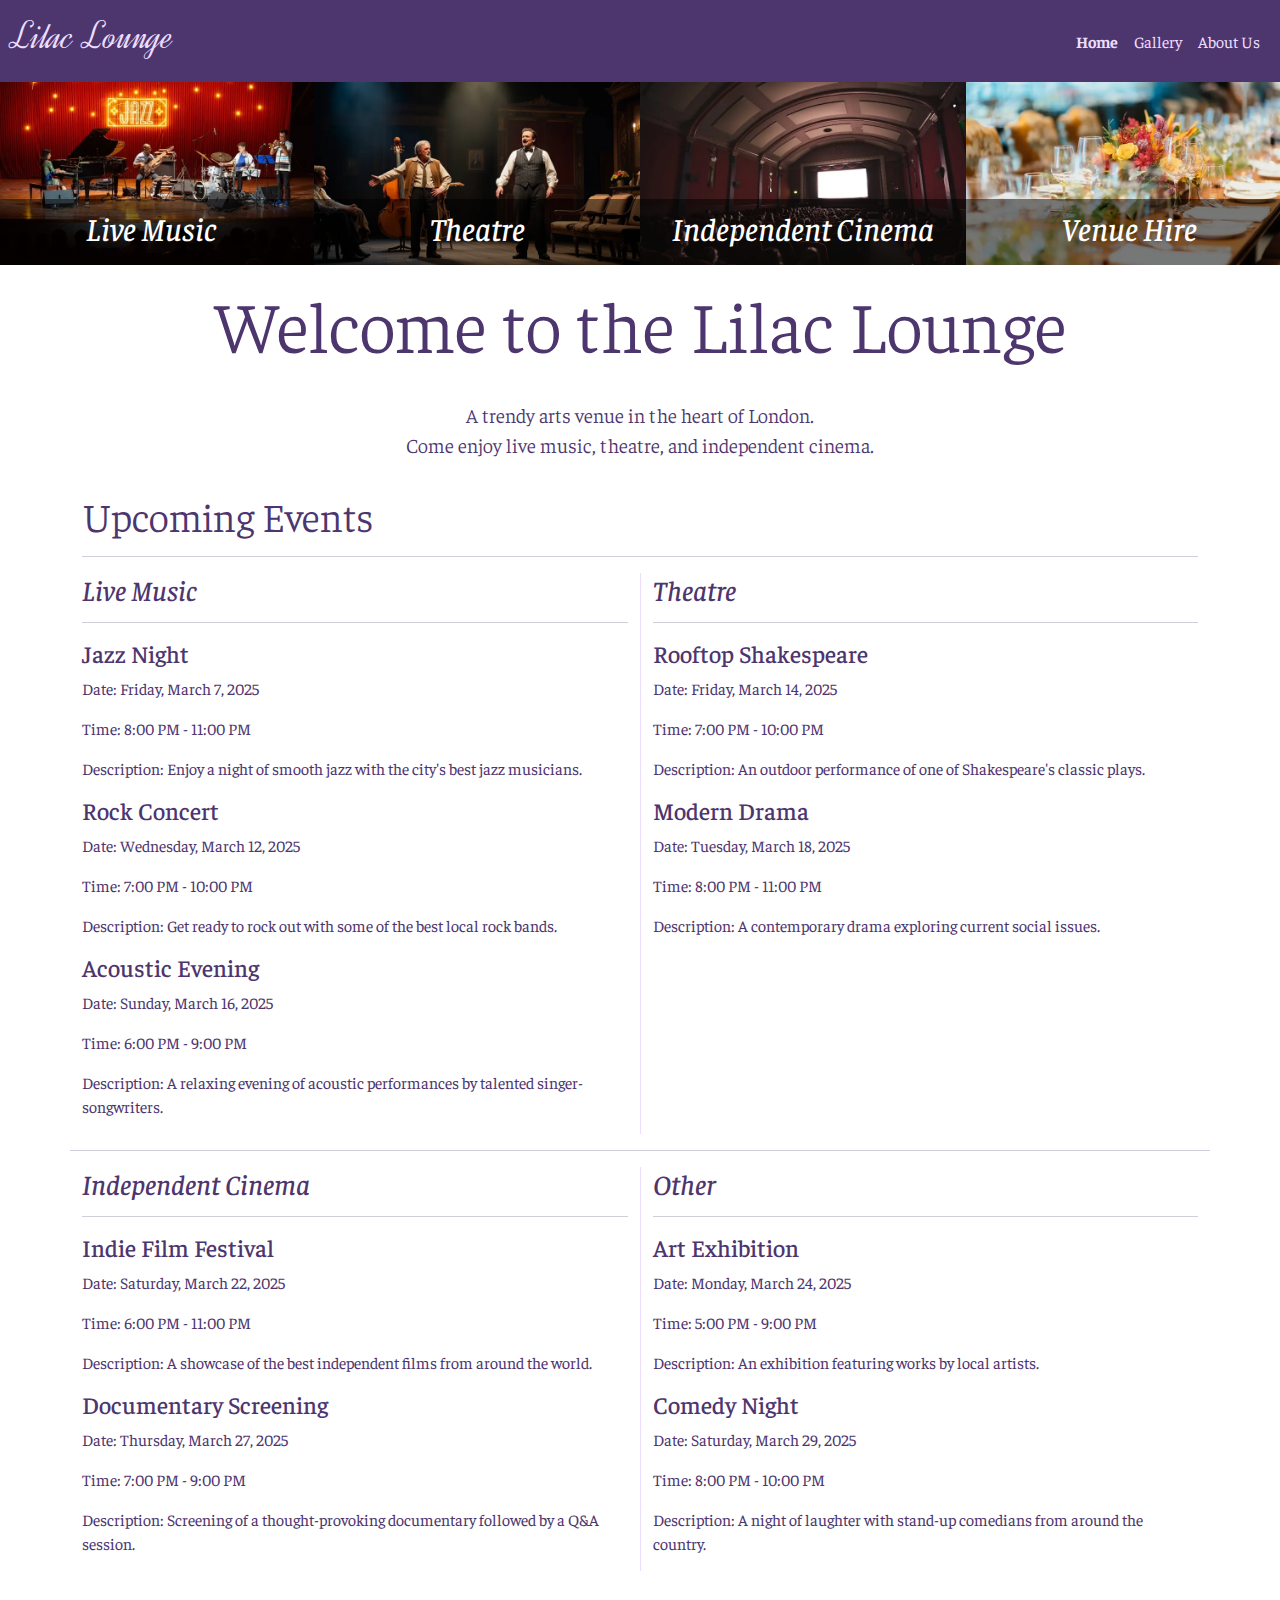
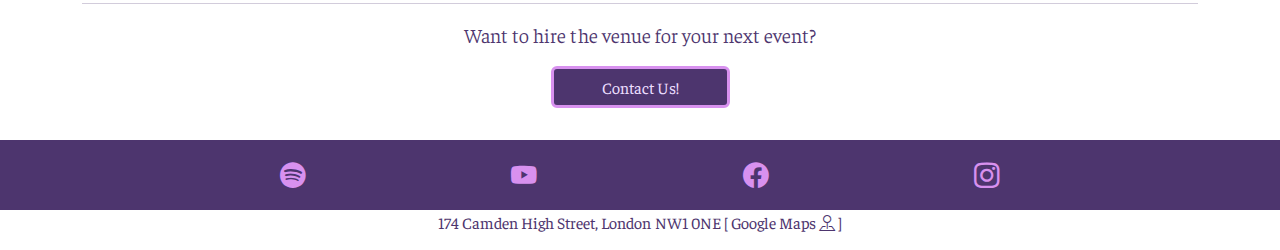
==== commit b5dcb5ce: "fix: optimize hero images" ====
--- a/index.html
+++ b/index.html
@@ -29,7 +29,7 @@
 </head>
 
 <body>
-    <div class="modal fade" id="contact" tabindex="-1" aria-labelledby="formTitle" aria-hidden="true">
+    <div class="modal fade" id="contact" tabindex="-1" aria-label="Contact Us" aria-hidden="true">
         <div class="modal-dialog modal-dialog-centered">
             <div class="modal-content">
                 <div class="modal-header">
@@ -83,7 +83,8 @@
                     <div class="carousel-inner">
                         <div class="carousel-item active">
                             <div class="carousel-image-wrapper">
-                                <img src="assets/hero/music.jpg" class="d-block w-100" alt="Music events" />
+                                <!-- Credit:  Alex Zamora, Unsplash https://unsplash.com/photos/band-playing-musical-instruments-FU1KddSIIR4 -->
+                                <img src="assets/hero/music-768.webp" class="d-block w-100" alt="Music events" />
                                 <div class="carousel-caption">
                                     <h2>Live Music</h2>
                                 </div>
@@ -91,7 +92,8 @@
                         </div>
                         <div class="carousel-item">
                             <div class="carousel-image-wrapper">
-                                <img src="assets/hero/theatre.jpg" class="d-block w-100" alt="Theatre events" />
+                                <!-- Credit: Leonardo.ai https://cdn.leonardo.ai/users/cb73d82b-ab4a-4db0-85df-542867d12132/generations/1851823e-5b1f-4611-93d2-e60cbd447635/Leonardo_Lightning_XL_Photorealistic_image_showing_actors_on_a_0.jpg -->
+                                <img src="assets/hero/theatre-768.webp" class="d-block w-100" alt="Theatre events" />
                                 <div class="carousel-caption">
                                     <h2>Theatre</h2>
                                 </div>
@@ -99,7 +101,8 @@
                         </div>
                         <div class="carousel-item">
                             <div class="carousel-image-wrapper">
-                                <img src="assets/hero/indie-cinema.jpg" class="d-block w-100"
+                                <!-- Credit: Jake Hills, Unsplash https://unsplash.com/photos/group-of-people-staring-at-monitor-inside-room-23LET4Hxj_U -->
+                                <img src="assets/hero/indie-cinema-768.webp" class="d-block w-100"
                                     alt="Independent Cinema" />
                                 <div class="carousel-caption">
                                     <h2>Independent Cinema</h2>
@@ -108,7 +111,8 @@
                         </div>
                         <div class="carousel-item">
                             <div class="carousel-image-wrapper">
-                                <img src="assets/hero/venuehire.jpg" class="d-block w-100" alt="Venue Hire" />
+                                <!-- Credit: CHUTTERSNAP, Unsplash https://unsplash.com/photos/white-ceramic-dinnerware-set-aEnH4hJ_Mrs -->
+                                <img src="assets/hero/venuehire-768.webp" class="d-block w-100" alt="Venue Hire" />
                                 <div class="carousel-caption">
                                     <h2>Venue Hire</h2>
                                 </div>
@@ -121,7 +125,8 @@
                 <div id="heroRows" class="row">
                     <div class="col-md-6 col-lg-3 d-none d-md-block">
                         <div class="hero-image-wrapper">
-                            <img src="assets/hero/music.jpg" class="w-100" alt="Music events" />
+                            <!-- Credit:  Alex Zamora, Unsplash https://unsplash.com/photos/band-playing-musical-instruments-FU1KddSIIR4 -->
+                            <img src="assets/hero/music-768.webp" class="w-100" alt="Live music" />
                             <div class="hero-caption">
                                 <h2>Live Music</h2>
                             </div>
@@ -129,7 +134,8 @@
                     </div>
                     <div class="col-md-6 col-lg-3 d-none d-md-block">
                         <div class="hero-image-wrapper">
-                            <img src="assets/hero/theatre.jpg" class="w-100" alt="Theatre events" />
+                            <!-- Credit: Leonardo.ai https://cdn.leonardo.ai/users/cb73d82b-ab4a-4db0-85df-542867d12132/generations/1851823e-5b1f-4611-93d2-e60cbd447635/Leonardo_Lightning_XL_Photorealistic_image_showing_actors_on_a_0.jpg -->
+                            <img src="assets/hero/theatre-768.webp" class="w-100" alt="Theatre events" />
                             <div class="hero-caption">
                                 <h2>Theatre</h2>
                             </div>
@@ -137,7 +143,8 @@
                     </div>
                     <div class="col-md-6 col-lg-3 d-none d-md-block">
                         <div class="hero-image-wrapper">
-                            <img src="assets/hero/indie-cinema.jpg" class="w-100" alt="Independent cinema" />
+                            <!-- Credit: Jake Hills, Unsplash https://unsplash.com/photos/group-of-people-staring-at-monitor-inside-room-23LET4Hxj_U -->
+                            <img src="assets/hero/indie-cinema-768.webp" class="w-100" alt="Independent cinema" />
                             <div class="hero-caption">
                                 <h2>Independent Cinema</h2>
                             </div>
@@ -145,7 +152,8 @@
                     </div>
                     <div class="col-md-6 col-lg-3 d-none d-md-block">
                         <div class="hero-image-wrapper">
-                            <img src="assets/hero/venuehire.jpg" class="w-100" alt="Venue hire" />
+                            <!-- Credit: CHUTTERSNAP, Unsplash https://unsplash.com/photos/white-ceramic-dinnerware-set-aEnH4hJ_Mrs -->
+                            <img src="assets/hero/venuehire-768.webp" class="w-100" alt="Venue hire" />
                             <div class="hero-caption">
                                 <h2>Venue Hire</h2>
                             </div>
@@ -250,18 +258,18 @@
             </div>
         </section>
 
-        <section id="cta" class="container text-center">
+        <div id="cta" class="container text-center">
             <hr />
             <p class="lead">
                 Want to hire the venue for your next event?
             </p>
             <button type="button" class="btn btn-primary" data-bs-toggle="modal" data-bs-target="#contact">Contact
                 Us!</button>
-        </section>
+        </div>
     </main>
 
     <footer class="text-center">
-        <section id="mainFooter" class="container pt-3">
+        <div id="mainFooter" class="container pt-3">
             <ul id="socialNetworks" class="list-inline d-flex justify-content-evenly">
                 <!-- Good practice to use rel="noopener" -->
                 <li class="list-inline-item">
@@ -285,14 +293,14 @@
                         <i class="bi bi-instagram"></i></a>
                 </li>
             </ul>
-        </section>
-        <section id="address" class="container-fluid d-flex flex-column flex-md-row justify-content-center">
+        </div>
+        <div id="address" class="container-fluid d-flex flex-column flex-md-row justify-content-center">
             <span id="addressLine1" class="me-md-1">174 Camden High Street, London</span>
             <span id="addressLine2">NW1 0NE
                 <a href="https://maps.app.goo.gl/GVCMe2As3JGmSCVc9" target="_blank" rel="noopener"
                     aria-label="See where we are using Google Maps (opens in a new tab)">[ Google Maps <i
                         class="bi bi-pin-map"></i> ]</a></span>
-        </section>
+        </div>
     </footer>
 
     <!-- load contact form -->
--- a/assets/css/style.css
+++ b/assets/css/style.css
@@ -1,13 +1,5 @@
 /* Import Dynalight and Faustina fonts from Google Fonts */
 @import url("https://fonts.googleapis.com/css2?family=Dynalight&family=Faustina:ital,wght@0,300..800;1,300..800&display=fallback");
-
-/* Colour palette: 
-    Bright Lilac color: #D891EF;
-    Dark Slate Blue color: #4D356E; 
-    White Violet color: #ECDEFF
-    Mauve color: #D8BDFF;
-    White color: #FFFFFF;
-*/
 
 :root {
     /* Define CSS variables of the colour palette */
@@ -91,23 +83,6 @@
 #cta>button:active {
     color: var(--mauve);
 }
-
-/* Override Bootstrap btn-link */
-/* .btn-link {
-    --bs-btn-font-weight: 400;
-    --bs-btn-color: var(--bs-link-color);
-    --bs-btn-bg: transparent;
-    --bs-btn-border-color: transparent;
-    --bs-btn-hover-color: var(--bs-link-hover-color);
-    --bs-btn-hover-border-color: transparent;
-    --bs-btn-active-color: var(--bs-link-hover-color);
-    --bs-btn-active-border-color: transparent;
-    --bs-btn-disabled-color: #6c757d;
-    --bs-btn-disabled-border-color: transparent;
-    --bs-btn-box-shadow: 0 0 0 #000;
-    --bs-btn-focus-shadow-rgb: 49, 132, 253;
-    text-decoration: none;
-} */
 
 
 /* Contact Form */
@@ -227,11 +202,16 @@
     left: 0;
     width: 100%;
     background: rgba(0, 0, 0, 0.5);
-    /* Semi-transparent background */
     color: #fff;
     text-align: center;
     padding: 10px;
     font-style: italic;
+}
+
+.carousel-indicators {
+    bottom: -13px;
+    background: rgba(0, 0, 0, 0.5);
+    padding-bottom: 2px;
 }
 
 #intro {
